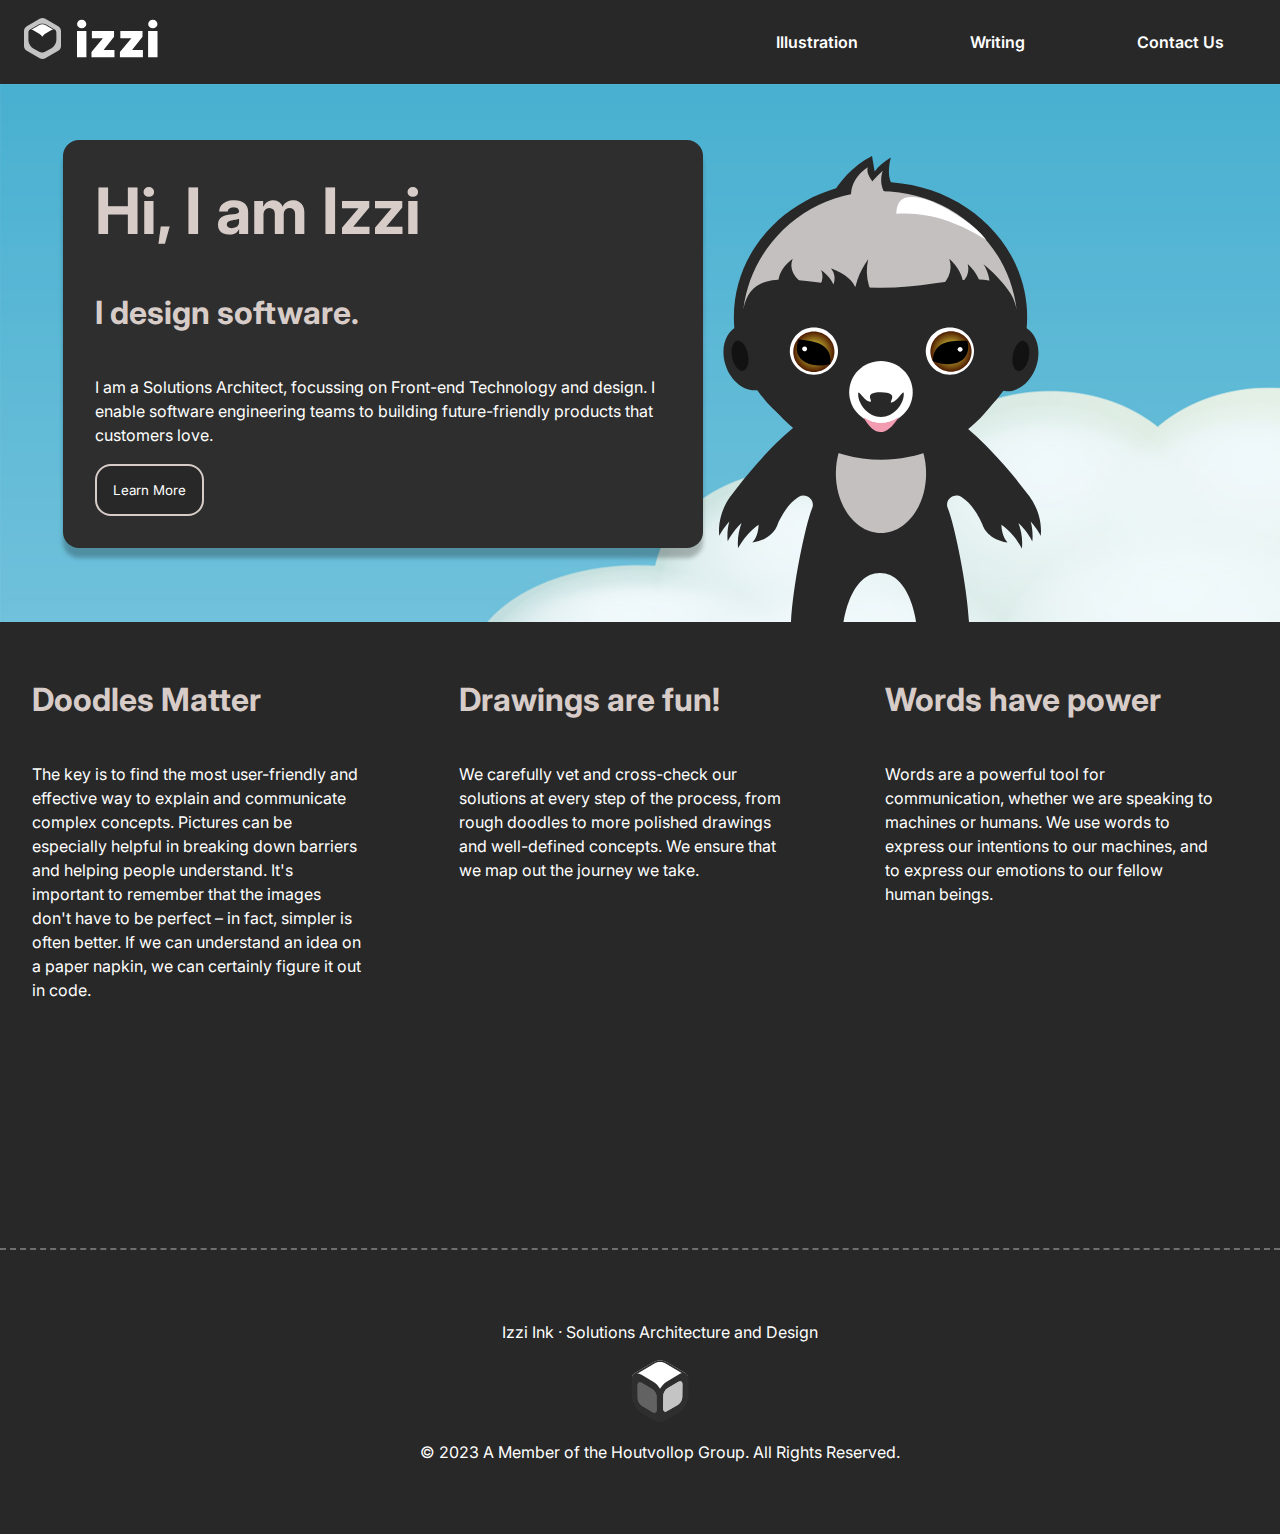
==== index.html @ 0e33d3f6 "Updated Footer and placeholder copy added." ====
<!DOCTYPE html>
<html>

<head>
    <meta charset="utf-8">
    <meta http-equiv="X-UA-Compatible" content="IE=edge">
    <title></title>
    <meta name="description" content="">
    <meta name="viewport" content="width=device-width, initial-scale=1">
    <link rel="stylesheet" href="css/style.css">
    <link href="https://cdnjs.cloudflare.com/ajax/libs/font-awesome/5.15.4/css/all.min.css" rel="stylesheet" />
</head>

<body>
    <!-- main container -->
    <div class="container">
        <header class="header">
            <nav class="navbar">
                <a href="#" class="nav-logo"><img src="./img/default-logo-white.svg"
                        alt="Logo for the Izzi Ink Brand"></a>
                <ul class="nav-menu">
                    <li class="nav-item">
                        <a href="#" class="nav-link">Illustration</a>
                    </li>
                    <li class="nav-item">
                        <a href="#" class="nav-link">Writing</a>
                    </li>
                    <li class="nav-item">
                        <a href="#" class="nav-link">Contact Us</a>
                    </li>
                </ul>
                <!-- icon burger bar -->
                <div class="hamburger">
                    <span class="bar"></span>
                    <span class="bar"></span>
                    <span class="bar"></span>
                </div>
            </nav>
        </header>


        <div class="hero">
            <div class="main-story">
                <!-- main story must get padding etc. -->
                <!-- main story card goes here -->
                <h1>Hi, I am Izzi</h1>
                <h2>I design software.</h2> 
                <p>
                I am a Solutions Architect, focussing on Front-end Technology and design.
                I enable software engineering teams to building future-friendly products
                that customers love.
                </p>
                <button class="btn">Learn More</button>
            </div>
            <div class="character">
                <!-- character drawing goes here -->
                <img src="img/diepte.svg" alt="Izmargad The Badger">
            </div>
        </div>
        <!-- this should be handled as a flex container so it collapses vertically at small screen res -->
        <div class="articles">
            <div class="doodles">
                <h2>Doodles Matter</h2>
                <p>
                    The key is to find the most user-friendly and effective way to explain and communicate complex concepts. Pictures can be especially helpful in breaking down barriers and helping people understand. It's important to remember that the images don't have to be perfect – in fact, simpler is often better. If we can understand an idea on a paper napkin, we can certainly figure it out in code.</p>
            </div>
            <div class="drawings">
                <h2>Drawings are fun!</h2>
                <p>We carefully vet and cross-check our solutions at every step of the process, from rough doodles to more polished drawings and well-defined concepts. We ensure that we map out the journey we take.</p>
            </div>
            <div class="books">
                <h2>Words have power</h2>
                <p>Words are a powerful tool for communication, whether we are speaking to machines or humans. We use words to express our intentions to our machines, and to express our emotions to our fellow human beings.</p>
            </div>
            
            <!-- another content row -->
           

        </div>
        <!-- footer -->
        <div class="container-footer">
            <footer>
                <ul>
                    <li>
                        Izzi Ink &middot; Solutions Architecture and Design
                    </li>
                    <li>
                        <img src="./img/footer-logo.svg" alt="Izzi Ink Logo">
                    </li>
                    <li>
                        &#169 2023 A Member of the Houtvollop Group. All Rights Reserved.
                    </li>
                </ul>
            </footer>
        </div>
    </div>


<script src="js/main.js" async defer></script>
</body>

</html>
---- css/style.css ----
/* Variables declared here - these are the colors for our pages, as well as the font stacks and sizes. */
/* Basic Aesthetic Styling */
/* Main CSS for Izzi Ink */
@import url('https://fonts.googleapis.com/css2?family=Inter:wght@100;200;300;400;500;600;700;800;900&display=swap');

* {
    box-sizing: border-box;
    transition: all ease-in-out 250ms;
}

body {
    background-color: #282828;
    border: magenta 0px solid;
    margin: 0;
    font-family: 'Inter', sans-serif;
    text-align: center;
    background-color: #F2E9C2;
}

li {
    list-style: none;
    
}

a {
    text-decoration: none;
}

h1 {
    /* hero xl */
    text-align: start;
    font-family: Inter;
    font-style: normal;
    font-weight: bold;
    font-size: 4rem;
    line-height: 1.5rem;
    /* identical to box height, or 81% */
    color: #D7CCC8;
    padding-left: 0rem;

}

h2 {
    /* hero xl */
    /* h2 / xl */

    text-align: left;
    font-family: Inter;
    font-style: normal;
    font-weight: bold;
    font-size: 2rem;
    /* line-height: 2rem; */
    color: #D7CCC8;
    padding: 0 2rem 0 0rem;
    /* identical to box height, or 112% */

}

h3 {
    /* hero xl */
    /* h2 / xl */

    font-family: Inter;
    font-style: normal;
    font-weight: bold;
    font-size: 1rem;
    line-height: 1rem;
    /* identical to box height, or 112% */

}

p {

    display: inline-block;
    text-align: left;
    font-family: Inter;
    font-style: normal;
    font-weight: normal;
    font-size: 1rem;
    line-height: 1.5rem;
    color: #FFFFFF;
    padding: 0 2rem 0 0rem;
    
}

.btn {
   
    display: inline-block;
    align-self: start;
    border: #D7CCC8 2px solid;
    background-color: #282828;
    color: rgb(255, 255, 255);
    padding: 1rem 1rem 1rem 1rem;
    border-radius: 1rem;
    text-decoration: none; 
    font-family: var(--mono);
}

.btn:hover {
    color: rgb(33, 33, 33);
    background-color: #D7CCC8;
}

/* Nav Elements for footer */

.container {
    border: magenta 0px solid;
    display: grid;
    grid-template-columns: 1fr 1fr 1fr;
    grid-template-rows: 0.2fr 1.5fr 1.3fr;
    gap: 0px 0px;
    grid-template-areas:
        "header header header"
        "hero hero hero"
        "articles articles articles"
        "footer footer footer";
}

.header {
    border: magenta 0px dashed;
    grid-area: header;
    box-shadow: 0px 0.525rem 0.25rem rgba(0, 0, 0, 0.25);
}

.navbar {
    border: rgb(255, 217, 0) 0px dashed;
    display: flex;
    justify-content: space-between;
    align-items: center;
    background-color: #282828;
    padding: 1rem 1.5rem;
   
}

.hamburger {
    display: none;
}

.bar {
    border: magenta 0px solid;
    display: block;
    width: 25px;
    height: 3px;
    margin: 5px auto;
    -webkit-transition: all 0.3s ease-in-out;
    transition: all 0.3s ease-in-out;
    background-color: #ffffff;
}

.nav-menu {
    border: magenta 0px solid;
    display: flex;
    justify-content: space-between;
    align-items: center;
}

.nav-item {
    border: magenta 0px solid;
    margin-left: 5rem;
}

.nav-link {
    border: magenta 0px solid;
    font-weight: 600;
    font-size: 1rem;
    /* font-size: 1.6rem;
    font-weight: 400; */
    color: #ffffff;
    padding-right: 2rem;
}

.nav-link:hover {
    border: magenta 0px solid;
    color: #F2E9C2;
}

.nav-logo {
    border: magenta 0px solid;
    font-size: 2.1rem;
    font-weight: 500;
    color: #ffffff;
}

.hero {
    background-color: #FFFFFF;
    background-image: url(../img/bg.jpg);
    border: magenta 0px solid;
    display: grid;
    grid-template-columns: 0.2fr 1.3fr 1.5fr;
    grid-template-rows: 0.4fr 2.1fr 0.5fr;
    gap: 0px 0px 0px;
    grid-template-areas:
        ". . ."
        ". main-story character"
        ". . character";
    grid-area: hero;
    padding: 0rem;
   
}

.main-story  {
    grid-area: main-story;
    display: flex;
    flex-direction: column;
    justify-content: space-evenly;
    width: 40rem;
    background-color: #2e2e2e;
    padding: 1rem 1rem 2rem 2rem;
    margin: -1rem;
    border-color: #ffffff;
    border-style: solid;
    border-radius: 1rem;
    box-shadow: 0px 10px 4px rgba(0, 0, 0, 0.25);
    border: magenta 0px solid;
    gap: 0px 0px 0px;
   

}

.character {
    border: magenta 0px solid;
    grid-area: character;
    display: inline-flex;
    justify-content: flex-start;
    /* align-items: flex-start; */
    align-self: end;
    padding: 0rem 0rem 0rem 2rem;
    gap: 0px 0px 30px;
    grid-row: 2 / span 2;

}

/* at smaller screens this must perhaps be flex */
.articles {
    border: magenta 0px solid;
    display: grid;
    grid-template-columns: 1fr 1fr 1fr;
    grid-template-rows: 1fr 1fr 1fr 1fr;
    gap: 0px 0px;
    grid-template-areas:
        "doodles drawings books"
        "doodles drawings books"
        "doodles drawings books"
        "doodles drawings books"
        "footer footer footer";
    grid-area: articles;
    background-color: #282828;
}

.doodles {
    border: magenta 0px solid;
    border-radius: 0 0 1.5rem 0;
    background-color: #282828;
    grid-area: doodles;
    display: flex;
    flex-direction: column;
    padding: 2rem;
}

.drawings {
    border: magenta 0px solid;
    background-color: #282828;
    grid-area: drawings;
    display: flex;
    flex-direction: column;
    padding: 2rem;
}

.books {
    border: magenta 0px solid;
    background-color: #282828;
    grid-area: books;
    display: flex;
    flex-direction: column;
    padding: 2rem;
}
.container-footer {
   

    grid-area: footer;
    border-top: #6f6f6f .125rem dashed;
   
    background-color: #282828;
    color: #ffffff;
    font-size: 1rem;
    margin-top: 10rem;
    padding: 3rem;
    text-align: center;

}
.container-footer li {
    padding: .5rem;
}

/* start with media queries */
/* media queries for menu responsiveness */

@media only screen and (max-width: 768px) {
    .nav-menu {
        position: fixed;
        left: -100%;
        top: 4rem;
        flex-direction: column;
        background-color: #2e2e2e;
        width: 100%;
        border-radius: 0px;
        text-align: center;
        transition: 0.3s;
        box-shadow: 0px 0.5rem 4px rgba(0, 0, 0, 0.25);
    }

    .nav-menu.active {
        left: 0;
    }

    .nav-item {
        margin: 2.5rem 0;
    }

    .hamburger {
        display: block;
        cursor: pointer;
    }

    /* inside the Media Query. */

    .hamburger.active .bar:nth-child(2) {
        opacity: 0;
    }

    .hamburger.active .bar:nth-child(1) {
        transform: translateY(8px) rotate(45deg);
    }

    .hamburger.active .bar:nth-child(3) {
        transform: translateY(-8px) rotate(-45deg);
    }

    .hero {
        grid-area: hero;
        background-image: none;
    }

    .container {
        display: grid;
        grid-template-columns: 1fr 1fr 1fr;
        grid-template-rows: 2fr;
        gap: 0px 0px;
        grid-template-areas:
            "header header header"
            "articles articles articles"
            "hero hero hero"
            "footer footer footer";
    }
}

/* 1. mobile devices */
@media screen and (min-width : 320px) and (max-width : 480px) {
    body {
        background-color: #282828;

    }

    .container {
        display: grid;
        grid-template-columns: 1fr 1fr 1fr;
        grid-template-rows: 2fr;
        gap: 0px 0px;
        grid-template-areas:
            "header header header"
            "articles articles articles"
            "hero hero hero"
            "footer footer footer";

    }

    .articles {
        border: magenta 0px solid;
        display: flex;
        flex-direction: column;
        grid-area: articles;
        background-color: #282828;
    }
 .main-story {
     
        grid-area: main-story;
        width: 40rem;
        background-color: #2e2e2e;
        padding: 0.5rem 2rem 2rem 0.5rem;
        margin: -1rem;
        border-color: #ffffff;
        border-style: solid;
        border-radius: 1rem;
        box-shadow: 0px 10px 4px rgba(0, 0, 0, 0.25);
        

    }
    .hero {
        grid-area: hero;
        background-image: none;
        display:none;
        
    }
}
/* 2. tablet devices */
@media screen and (min-width : 481px) and (max-width : 768px) {
    body {
        background-color: #282828;

    }

    .container {
        display: grid;
        grid-template-columns: 1fr 1fr 1fr;
        grid-template-rows: 2fr;
        gap: 0px 0px;
        grid-template-areas:
            "header header header"
            "articles articles articles"
            "hero hero hero"
            "footer footer footer";

    }

    .articles {
        display: flex;
        flex-direction: column;

        grid-area: articles;
        background-color: #282828;
    }
    .main-story {
        grid-area: main-story;
        width: 20rem;
        background-color: #2e2e2e;
        padding: 0.5rem 2rem 2rem 0.5rem;
        margin: -1rem;
        border-color: #ffffff;
        border-style: solid;
        border-radius: 1rem;
        box-shadow: 0px 10px 4px rgba(0, 0, 0, 0.25);

    }
    
    .hero {
        grid-area: hero;
        background-image: none;
        display: none;
    }

}

/* 3. small screens and laptops */
@media screen and (min-width : 768px) and (max-width : 1024px) {
    body {
        background-color: #282828;
    }

    .container {
        display: grid;
        grid-template-columns: 1fr 1fr 1fr;
        grid-template-rows: 2fr;
        gap: 0px 0px;
        grid-template-areas:
            "header header header"
            "articles articles articles"
            "hero hero hero"
            "footer footer footer";

    }

    .articles {
        display: flex;
        flex-direction: column;

        grid-area: articles;
        background-color: #282828;
    }
    .hero {
        grid-area: hero;
        background-image: none;
        display: none;
    }
}

/* 4. large screens and desktops */
@media screen and (min-width : 1024px) {
    body {
      
        
        background-color: #282828;
        
        
}

/* 5. extra large screens and televisions */
@media screen and (min-width : 1284px) {
    body {
        background-color: #282828;
        
    }
}}
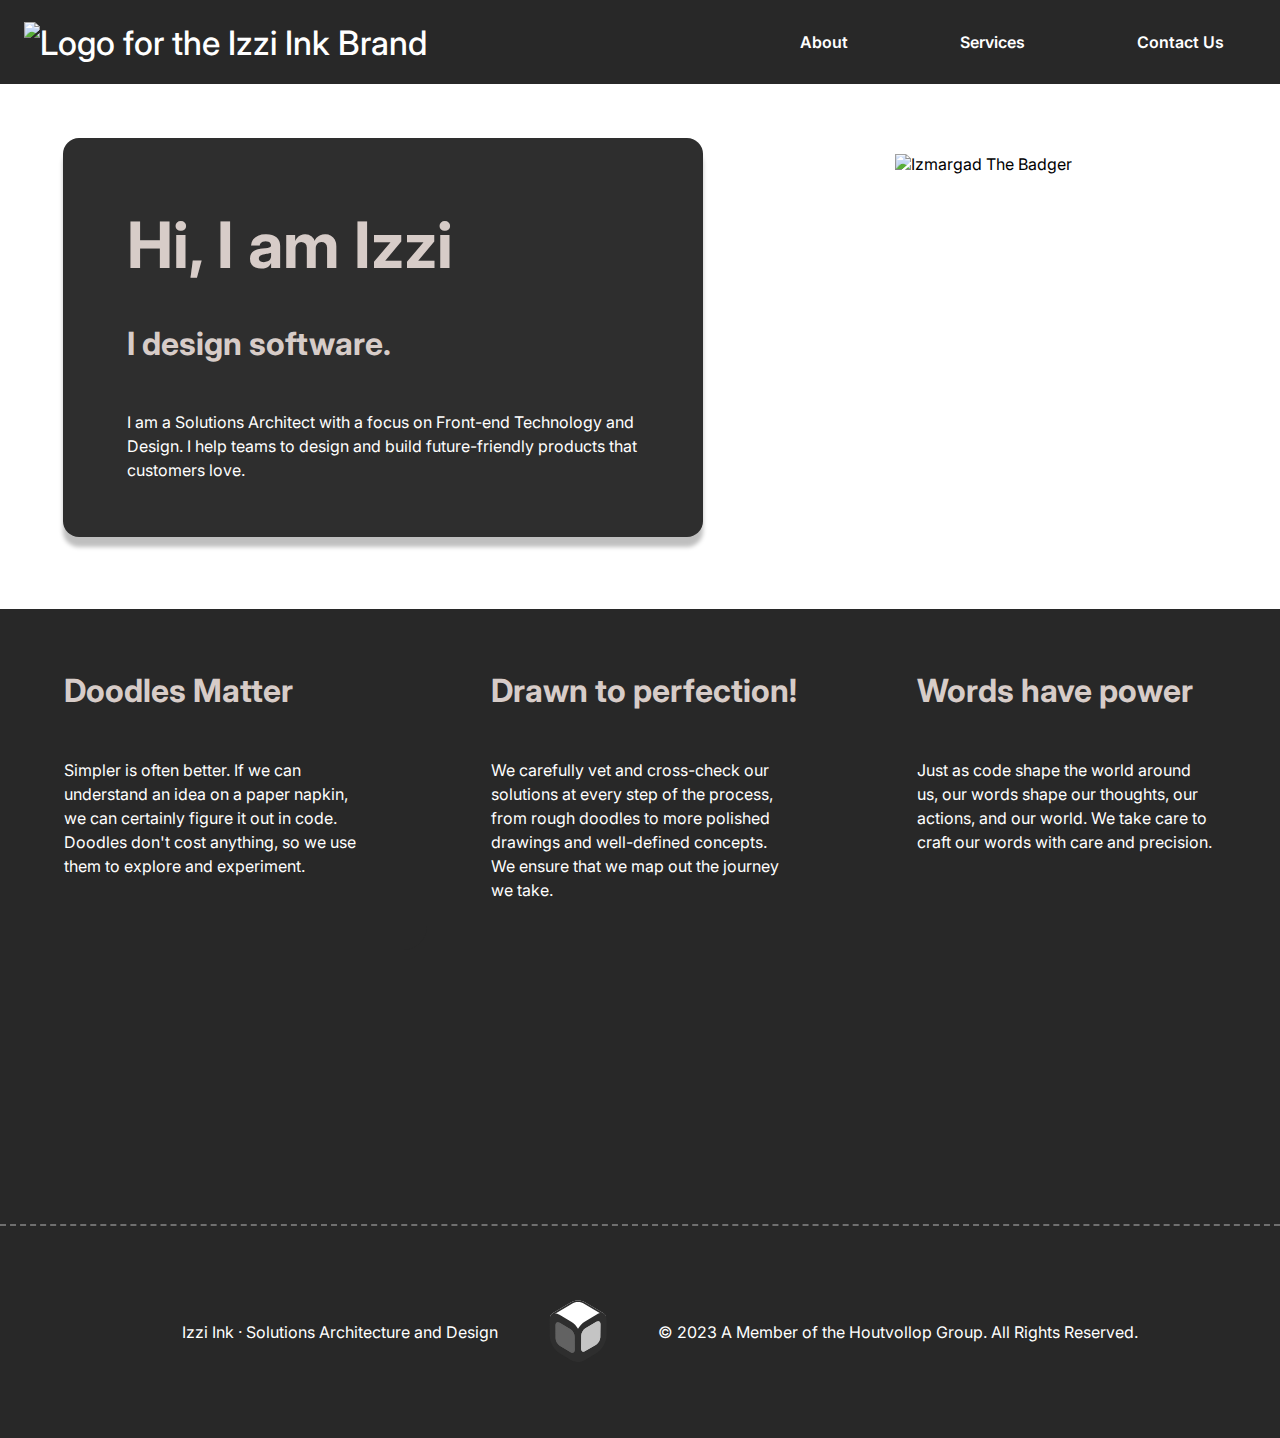
==== commit 5f8eab43: "Updated CSS with proper breakpoints and layout" ====
--- a/index.html
+++ b/index.html
@@ -1,14 +1,14 @@
 <!DOCTYPE html>
-<html>
+<html lang="en">
+<head>
+    <meta charset="UTF-8">
+    <meta http-equiv="X-UA-Compatible" content="IE=edge">
+    <meta name="viewport" content="width=device-width, initial-scale=1.0">
+    <link rel="stylesheet" href="./css/main.css">
+    <link rel="preconnect" href="https://fonts.googleapis.com"><link rel="preconnect" href="https://fonts.gstatic.com" crossorigin><link href="https://fonts.googleapis.com/css2?family=Inter:wght@100;200;300;400;500;600;700;800;900&display=swap" rel="stylesheet">
 
-<head>
-    <meta charset="utf-8">
-    <meta http-equiv="X-UA-Compatible" content="IE=edge">
-    <title></title>
-    <meta name="description" content="">
-    <meta name="viewport" content="width=device-width, initial-scale=1">
-    <link rel="stylesheet" href="css/style.css">
-    <link href="https://cdnjs.cloudflare.com/ajax/libs/font-awesome/5.15.4/css/all.min.css" rel="stylesheet" />
+
+    <title>Emerald Ink</title>
 </head>
 
 <body>
@@ -16,14 +16,14 @@
     <div class="container">
         <header class="header">
             <nav class="navbar">
-                <a href="#" class="nav-logo"><img src="./img/default-logo-white.svg"
+                <a href="#" class="nav-logo"><img src="./img/logo.svg"
                         alt="Logo for the Izzi Ink Brand"></a>
                 <ul class="nav-menu">
                     <li class="nav-item">
-                        <a href="#" class="nav-link">Illustration</a>
+                        <a href="#" class="nav-link">About</a>
                     </li>
                     <li class="nav-item">
-                        <a href="#" class="nav-link">Writing</a>
+                        <a href="#" class="nav-link">Services</a>
                     </li>
                     <li class="nav-item">
                         <a href="#" class="nav-link">Contact Us</a>
@@ -46,15 +46,13 @@
                 <h1>Hi, I am Izzi</h1>
                 <h2>I design software.</h2> 
                 <p>
-                I am a Solutions Architect, focussing on Front-end Technology and design.
-                I enable software engineering teams to building future-friendly products
-                that customers love.
+                I am a Solutions Architect with a focus on Front-end Technology and Design.
+                I help teams to design and build future-friendly products that customers love.
                 </p>
-                <button class="btn">Learn More</button>
             </div>
             <div class="character">
                 <!-- character drawing goes here -->
-                <img src="img/diepte.svg" alt="Izmargad The Badger">
+                <img src="img/hero-character_default.svg" alt="Izmargad The Badger">
             </div>
         </div>
         <!-- this should be handled as a flex container so it collapses vertically at small screen res -->
@@ -62,15 +60,21 @@
             <div class="doodles">
                 <h2>Doodles Matter</h2>
                 <p>
-                    The key is to find the most user-friendly and effective way to explain and communicate complex concepts. Pictures can be especially helpful in breaking down barriers and helping people understand. It's important to remember that the images don't have to be perfect – in fact, simpler is often better. If we can understand an idea on a paper napkin, we can certainly figure it out in code.</p>
+                    Simpler is often better. If we can understand an idea on a paper napkin, we can certainly figure it out in code.
+                    Doodles don't cost anything, so we use them to explore and experiment.
+                </p>
             </div>
             <div class="drawings">
-                <h2>Drawings are fun!</h2>
-                <p>We carefully vet and cross-check our solutions at every step of the process, from rough doodles to more polished drawings and well-defined concepts. We ensure that we map out the journey we take.</p>
+                <h2>Drawn to perfection!</h2>
+                <p>
+                    We carefully vet and cross-check our solutions at every step of the process, from rough doodles to more polished drawings and well-defined concepts. We ensure that we map out the journey we take.
+                </p>
             </div>
             <div class="books">
                 <h2>Words have power</h2>
-                <p>Words are a powerful tool for communication, whether we are speaking to machines or humans. We use words to express our intentions to our machines, and to express our emotions to our fellow human beings.</p>
+                <p>
+                    Just as code shape the world around us, our words shape our thoughts, our actions, and our world. We take care to craft our words with care and precision.
+                </p>
             </div>
             
             <!-- another content row -->
@@ -93,6 +97,7 @@
                 </ul>
             </footer>
         </div>
+       
     </div>
 
 
--- a/css/main.css
+++ b/css/main.css
@@ -0,0 +1,631 @@
+/* Basic Aesthetic Styling */
+:root {
+    --badger: #282828;
+    --crown:#c0c0c0;
+    --ranger: #635d58;
+    --honey: #fec224;
+    --pleasure: #e96176;
+    --passion: #f35f75;
+    --gem:#562cc2;
+    --indigo:#3d50b5;
+    -dusk: #5C6BC0;
+    --sky:#47A8CA;
+    --darkrain: #2D6072;
+    --rain: #317B9A;
+    --sand: #D7CCC8;
+    --kalahari: #DAA994;
+    --skinwalker:#f2bba4;
+   --freshdune:#F3D2B5;
+    --namib:#b44512;
+    --white: #f7f8fa;
+    --black: #000000;
+    --font-size: 1.3rem;
+    --sans: "Inter", sans-serif;
+   
+}
+
+/* Basic Aesthetic Styling */
+/* Main CSS for Izzi Ink */
+@import url('https://fonts.googleapis.com/css2?family=Inter:wght@100;200;300;400;500;600;700;800;900&display=swap');
+
+* {
+    box-sizing: border-box;
+    transition: all ease-in-out 250ms;
+}
+
+body {
+    background-color: #282828;
+    border: magenta 0px solid;
+    margin: 0;
+    font-family: 'Inter', sans-serif;
+    text-align: center;
+    background-color: #F2E9C2;
+}
+
+li {
+    list-style: none;
+}
+
+a {
+    text-decoration: none;
+}
+
+h1 {
+    /* hero xl */
+    text-align: start;
+    font-family: Inter;
+    font-style: normal;
+    font-weight: bold;
+    font-size: 4rem;
+    line-height: 4rem;
+    /* identical to box height, or 81% */
+    color: #D7CCC8;
+    padding-left: 2rem;
+
+}
+
+h2 {
+    /* hero xl */
+    /* h2 / xl */
+
+    text-align: left;
+    font-family: Inter;
+    font-style: normal;
+    font-weight: bold;
+    font-size: 2rem;
+    line-height: 3rem;
+    color: #D7CCC8;
+
+    padding-left: 2rem;
+
+    /* identical to box height, or 112% */
+
+
+
+}
+
+h3 {
+    /* hero xl */
+    /* h2 / xl */
+
+    font-family: Inter;
+    font-style: normal;
+    font-weight: bold;
+    font-size: 1rem;
+    line-height: 1rem;
+    /* identical to box height, or 112% */
+}
+
+p {
+
+    display: inline-block;
+    text-align: left;
+    font-family: Inter;
+    font-style: normal;
+    font-weight: normal;
+    font-size: 1rem;
+    line-height: 1.5rem;
+    color: #FFFFFF;
+    padding-left: 2rem;
+    padding-right: 2rem;
+}
+
+.container {
+    border: magenta 0px solid;
+    display: grid;
+    grid-template-columns: 1fr 1fr 1fr;
+    grid-template-rows: 0.2fr 1.5fr 1.3fr;
+    gap: 0px 0px;
+    grid-template-areas:
+        "header header header"
+        "hero hero hero"
+        "articles articles articles"
+        "footer footer footer";
+}
+
+.header {
+    border: magenta 0px dashed;
+    grid-area: header;
+    box-shadow: 0px 0.525rem 0.25rem rgba(0, 0, 0, 0.25);
+}
+
+.navbar {
+    border: rgb(255, 217, 0) 0px dashed;
+    display: flex;
+    justify-content: space-between;
+    align-items: center;
+    background-color: #282828;
+    padding: 1rem 1.5rem;
+   
+
+}
+
+.hamburger {
+    display: none;
+}
+
+.bar {
+    border: magenta 0px solid;
+    display: block;
+    width: 25px;
+    height: 3px;
+    margin: 5px auto;
+    -webkit-transition: all 0.3s ease-in-out;
+    transition: all 0.3s ease-in-out;
+    background-color: #ffffff;
+}
+
+.nav-menu {
+    border: magenta 0px solid;
+    display: flex;
+    justify-content: space-between;
+    align-items: center;
+}
+
+.nav-item {
+    border: magenta 0px solid;
+    margin-left: 5rem;
+}
+
+.nav-link {
+    border: magenta 0px solid;
+    font-weight: 600;
+    font-size: 1rem;
+    /* font-size: 1.6rem;
+    font-weight: 400; */
+    color: #ffffff;
+    padding-right: 2rem;
+}
+
+.nav-link:hover {
+    border: magenta 0px solid;
+    color: #F2E9C2;
+}
+
+.nav-logo {
+    border: magenta 0px solid;
+    font-size: 2.1rem;
+    font-weight: 500;
+    color: #ffffff;
+}
+
+
+
+.hero {
+    background-color: #FFFFFF;
+    border: magenta 0px solid;
+    display: grid;
+    grid-template-columns: 0.2fr 1.3fr 1.5fr;
+    grid-template-rows: 0.4fr 2.1fr 0.5fr;
+    gap: 0px 0px;
+    grid-template-areas:
+        ". . ."
+        ". main-story character"
+        ". . character";
+    grid-area: hero;
+    padding: 0rem;
+}
+
+.main-story  {
+    grid-area: main-story;
+    justify-content: space-between;
+    width: 40rem;
+    background-color: #2e2e2e;
+    padding: 2rem 2rem 2rem 2rem;
+    margin: -1rem;
+    border-color: #ffffff;
+    border-style: solid;
+    border-radius: 1rem;
+    box-shadow: 0px 10px 4px rgba(0, 0, 0, 0.25);
+    border: magenta 0px solid;
+   
+
+}
+
+.character {
+    border: magenta 0px solid;
+    grid-area: character;
+    /* align-self: flex-end; */
+
+}
+
+/* at smaller screens this must perhaps be flex */
+.articles {
+    border: magenta 0px solid;
+    display: grid;
+    grid-template-columns: 1fr 1fr 1fr;
+    grid-template-rows: 1fr 1fr 1fr 1fr;
+    gap: 0px 0px;
+    grid-template-areas:
+        "doodles drawings books"
+        "doodles drawings books"
+        "doodles drawings books"
+        "footer footer footer";
+    grid-area: articles;
+    background-color: #282828;
+}
+
+.doodles {
+    border: magenta 0px solid;
+    border-radius: 0 0 1.5rem 0;
+    background-color: #282828;
+    grid-area: doodles;
+    display: flex;
+    flex-direction: column;
+    padding: 2rem;
+}
+
+.drawings {
+    border: magenta 4x solid;
+    background-color: #282828;
+    grid-area: drawings;
+    display: flex;
+    flex-direction: column;
+    padding: 2rem;
+}
+
+.books {
+    border: magenta 4x solid;
+    background-color: #282828;
+    grid-area: books;
+    display: flex;
+    flex-direction: column;
+    padding: 2rem;
+}
+.container-footer {
+   
+    grid-area: footer;
+    border-top: #6f6f6f .125rem dashed;
+    background-color: #282828;
+    color: #ffffff;
+    font-size: 1rem;
+    margin-top: 10rem;
+    padding: 3rem;
+    text-align: center;
+
+}
+
+.container-footer a {
+    border: pink 2px solid;
+    color: #ffffff;
+    text-decoration: none;
+}
+
+.container-footer a:hover {
+    color: #F2E9C2;
+}
+
+.container-footer ul {
+    list-style: none;
+    display: flex;
+    flex-wrap: wrap;
+    justify-content: center;
+    align-items: center;
+    
+}
+.container-footer ul li {
+    margin: 0 1rem;
+    padding: .5rem;
+}
+
+
+/* start with media queries */
+
+/* media queries for menu responsiveness */
+
+@media only screen and (max-width: 768px) {
+    .nav-menu {
+        position: fixed;
+        left: -100%;
+        top: 4rem;
+        flex-direction: column;
+        background-color: #2e2e2e;
+        width: 100%;
+        border-radius: 0px;
+        text-align: center;
+        transition: 0.3s;
+        box-shadow: 0px 0.5rem 4px rgba(0, 0, 0, 0.25);
+    }
+
+    .nav-menu.active {
+        left: 0;
+    }
+
+    .nav-item {
+        margin: 2.5rem 0;
+    }
+
+    .hamburger {
+        display: block;
+        cursor: pointer;
+    }
+
+    /* inside the Media Query. */
+
+    .hamburger.active .bar:nth-child(2) {
+        opacity: 0;
+    }
+
+    .hamburger.active .bar:nth-child(1) {
+        transform: translateY(8px) rotate(45deg);
+    }
+
+    .hamburger.active .bar:nth-child(3) {
+        transform: translateY(-8px) rotate(-45deg);
+    }
+
+    .hero {
+        grid-area: hero;
+        background-color: #562cc2;
+        display: flex;
+        flex-direction: column;
+        background-image: none;
+    }
+
+    .container {
+        display: grid;
+        grid-template-columns: 1fr 1fr 1fr;
+        grid-template-rows: 2fr;
+        gap: 0px 0px;
+        grid-template-areas:
+            "header header header"
+            "hero hero hero"
+            "articles articles articles"
+            "footer footer footer";
+
+    }
+}
+
+/* 1. mobile devices */
+@media screen and (min-width : 320px) and (max-width : 480px) {
+    body {
+        background-color: #282828;
+
+    }
+
+    .container {
+        display: grid;
+        grid-template-columns: 1fr 1fr 1fr;
+        grid-template-rows: 2fr;
+        gap: 0px 0px;
+        grid-template-areas:
+            "header header header"
+            "hero hero hero"
+            "articles articles articles"
+            "footer footer footer";
+
+    }
+
+    .articles {
+        display: flex;
+        flex-direction: column;
+        grid-area: articles;
+        background-color: #282828;
+    }
+    .main-story {
+        display: flex;
+        flex-direction: column;
+        justify-content: center;
+        grid-area: main-story;
+        width: 100%;
+        background-color: #2e2e2e;
+        padding: 0 2rem 2rem 0.5rem;
+        margin: 0rem;
+        border-color: #ffffff;
+        border-style: solid;
+        border-radius: 0rem;
+        
+    }
+    
+.main-story h1 {
+        font-size: 3rem;
+        color: #ffffff;
+        margin: 0;
+        padding: 0.5rem;
+        text-align: left;
+    }
+
+    .main-story h2 {
+        font-size: 2rem;
+        color: #ffffff;
+        margin: 0;
+        padding: 0.5rem;
+        text-align: left;
+    }
+    .main-story p {
+        font-size: 1rem;
+        color: #ffffff;
+        margin: 0;
+        padding: 0.5rem;
+        text-align: left;
+    }
+
+    .hero {
+        grid-area: hero;
+        background-color: var(--sky);
+        background-image: none;
+        display: flex;
+        flex-direction: column;
+        flex-wrap: wrap;
+    }
+}
+/* 2. tablet devices */
+@media screen and (min-width : 481px) and (max-width : 768px) {
+    body {
+        background-color: #282828;
+
+    }
+
+    .container {
+        display: grid;
+        grid-template-columns: 1fr 1fr 1fr;
+        grid-template-rows: 2fr;
+        gap: 0px 0px;
+        grid-template-areas:
+            "header header header"
+            "hero hero hero"
+            "articles articles articles"
+            "footer footer footer";
+
+    }
+
+    .articles {
+        display: flex;
+        flex-direction: column;
+
+        grid-area: articles;
+        background-color: #282828;
+    }
+    .main-story {
+        display: flex;
+        flex-direction: column;
+        justify-content: space-evenly;
+        /* align-items: center; */
+        grid-area: main-story;
+        width: 100%;
+        background-color: var(--badger);
+        padding: 0 2rem 2rem 0.5rem;
+        margin: 0rem;
+        border-color: #ffffff;
+        border-style: solid;
+        border-radius: 0rem;
+        box-shadow: 0px 10px 4px rgba(0, 0, 0, 0.25);
+    }
+    
+.main-story h1 {
+        font-size: 3rem;
+        color: #ffffff;
+        margin: 0;
+        padding: 0.5rem;
+        text-align: left;
+    }
+
+    .main-story h2 {
+        font-size: 2rem;
+        color: #ffffff;
+        margin: 0;
+        padding: 0.5rem;
+        text-align: left;
+    }
+    .main-story p {
+        font-size: 1rem;
+        color: #ffffff;
+        margin: 0;
+        padding: 0.5rem;
+        text-align: left;
+    }
+
+    .hero {
+        grid-area: hero;
+        border: aliceblue 0px solid;
+        background-color: var(--darkrain);
+        background-image: none;
+        display: flex;
+        flex-direction: column;
+        align-items: center;
+        justify-content: center;
+        flex-wrap: wrap;
+    }
+    .character {
+        border: magenta 0px solid;
+        grid-area: character;
+        align-content: center;
+    
+    }
+
+}
+
+/* 3. small screens and laptops */
+@media screen and (min-width : 768px) and (max-width : 1024px) {
+    body {
+        background-color: #282828;
+    }
+
+    .container {
+        display: grid;
+        grid-template-columns: 1fr 1fr 1fr;
+        grid-template-rows: 2fr;
+        gap: 0px 0px;
+        grid-template-areas:
+            "header header header"
+            "hero hero hero"
+            "articles articles articles"
+            "footer footer footer";
+
+    }
+
+    .main-story {
+        display: flex;
+        flex-direction: column;
+        justify-content: space-evenly;
+        grid-area: main-story;
+        width: 100%;
+        background-color: var(--badger);
+        padding: 0 2rem 2rem 0.5rem;
+        margin: 0rem;
+        border-color: #ffffff;
+        border-style: solid;
+       
+        box-shadow: 0px 10px 4px rgba(0, 0, 0, 0.25);
+    }
+
+    .main-story h1 {
+        font-size: 3rem;
+        
+        margin: 0;
+        padding: 0.5rem;
+        text-align: left;
+    }
+
+    .main-story h2 {
+        font-size: 2rem;
+        
+        margin: 0;
+        padding: 0.5rem;
+        text-align: left;
+    }
+    .main-story p {
+        font-size: 1rem;
+        color: #ffffff;
+        margin: 0;
+        padding: 0.5rem;
+        text-align: left;
+    }
+
+    .articles {
+        display: flex;
+        flex-direction: column;
+
+        grid-area: articles;
+        background-color: #282828;
+    }
+    /* .hero {
+       
+        grid-area: hero;
+        background-color: var(--namib);
+        align-content: center;
+        right: 567px;
+        background-image: none;
+        display: flex;
+        flex-wrap: wrap;
+        align-items: center;
+    } */
+}
+
+/* 4. large screens and desktops */
+@media screen and (min-width : 1024px) {
+    body {
+      
+        
+        background-color: #282828;
+        
+        
+}
+
+/* 5. extra large screens and televisions */
+@media screen and (min-width : 1284px) {
+    body {
+        background-color: #282828;
+        
+    }
+}}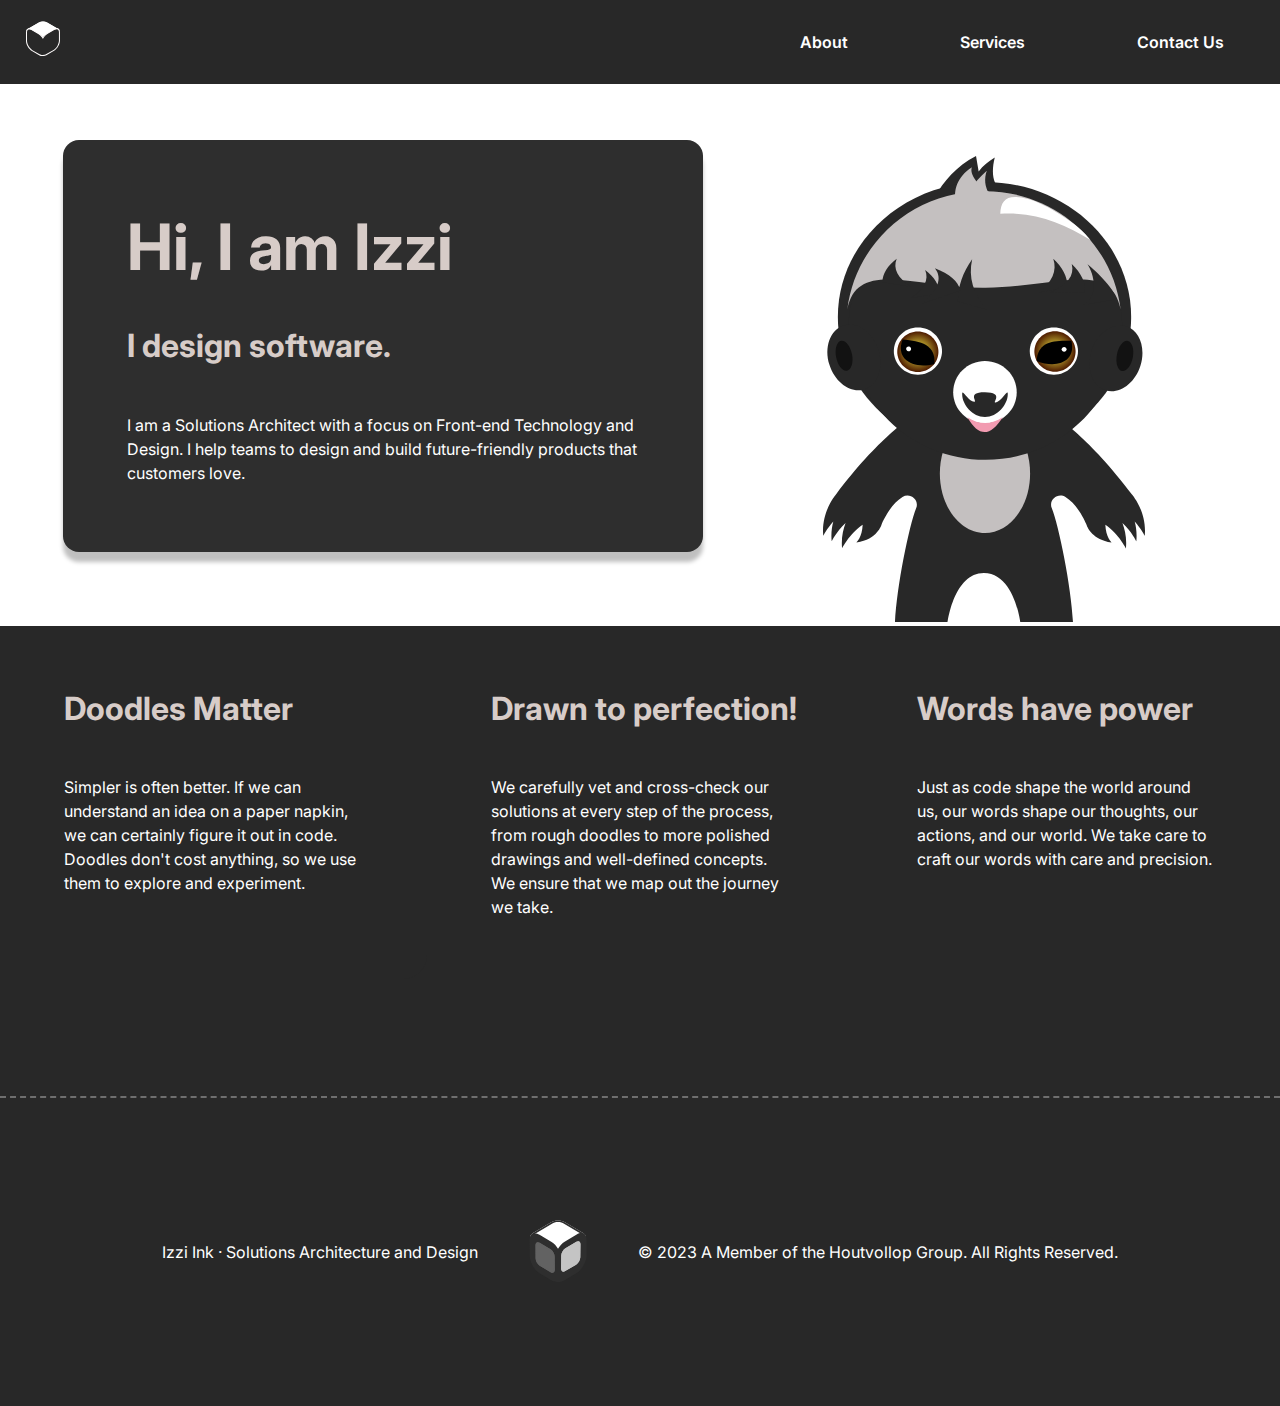
==== commit accbdb2e: "Alignment fixed for footer" ====
--- a/index.html
+++ b/index.html
@@ -8,7 +8,7 @@
     <link rel="preconnect" href="https://fonts.googleapis.com"><link rel="preconnect" href="https://fonts.gstatic.com" crossorigin><link href="https://fonts.googleapis.com/css2?family=Inter:wght@100;200;300;400;500;600;700;800;900&display=swap" rel="stylesheet">
 
 
-    <title>Emerald Ink</title>
+    <title>Izzi Ink Home of Emerald and Houtvollop Media</title>
 </head>
 
 <body>
@@ -84,7 +84,7 @@
         <!-- footer -->
         <div class="container-footer">
             <footer>
-                <ul>
+                <ul class="container-footer ul">
                     <li>
                         Izzi Ink &middot; Solutions Architecture and Design
                     </li>
@@ -94,6 +94,7 @@
                     <li>
                         &#169 2023 A Member of the Houtvollop Group. All Rights Reserved.
                     </li>
+                    
                 </ul>
             </footer>
         </div>
--- a/css/main.css
+++ b/css/main.css
@@ -274,19 +274,19 @@
 }
 .container-footer {
    
+    border: #fec224 0px solid;
     grid-area: footer;
     border-top: #6f6f6f .125rem dashed;
     background-color: #282828;
     color: #ffffff;
     font-size: 1rem;
-    margin-top: 10rem;
     padding: 3rem;
     text-align: center;
 
 }
 
 .container-footer a {
-    border: pink 2px solid;
+    border: pink 0px solid;
     color: #ffffff;
     text-decoration: none;
 }
@@ -299,11 +299,13 @@
     list-style: none;
     display: flex;
     flex-wrap: wrap;
+    border-top: 0;
     justify-content: center;
     align-items: center;
     
 }
 .container-footer ul li {
+    border: pink 0px solid;
     margin: 0 1rem;
     padding: .5rem;
 }
@@ -387,7 +389,7 @@
         display: grid;
         grid-template-columns: 1fr 1fr 1fr;
         grid-template-rows: 2fr;
-        gap: 0px 0px;
+        gap: 0px 0px 0px;
         grid-template-areas:
             "header header header"
             "hero hero hero"
@@ -599,17 +601,7 @@
         grid-area: articles;
         background-color: #282828;
     }
-    /* .hero {
-       
-        grid-area: hero;
-        background-color: var(--namib);
-        align-content: center;
-        right: 567px;
-        background-image: none;
-        display: flex;
-        flex-wrap: wrap;
-        align-items: center;
-    } */
+   
 }
 
 /* 4. large screens and desktops */
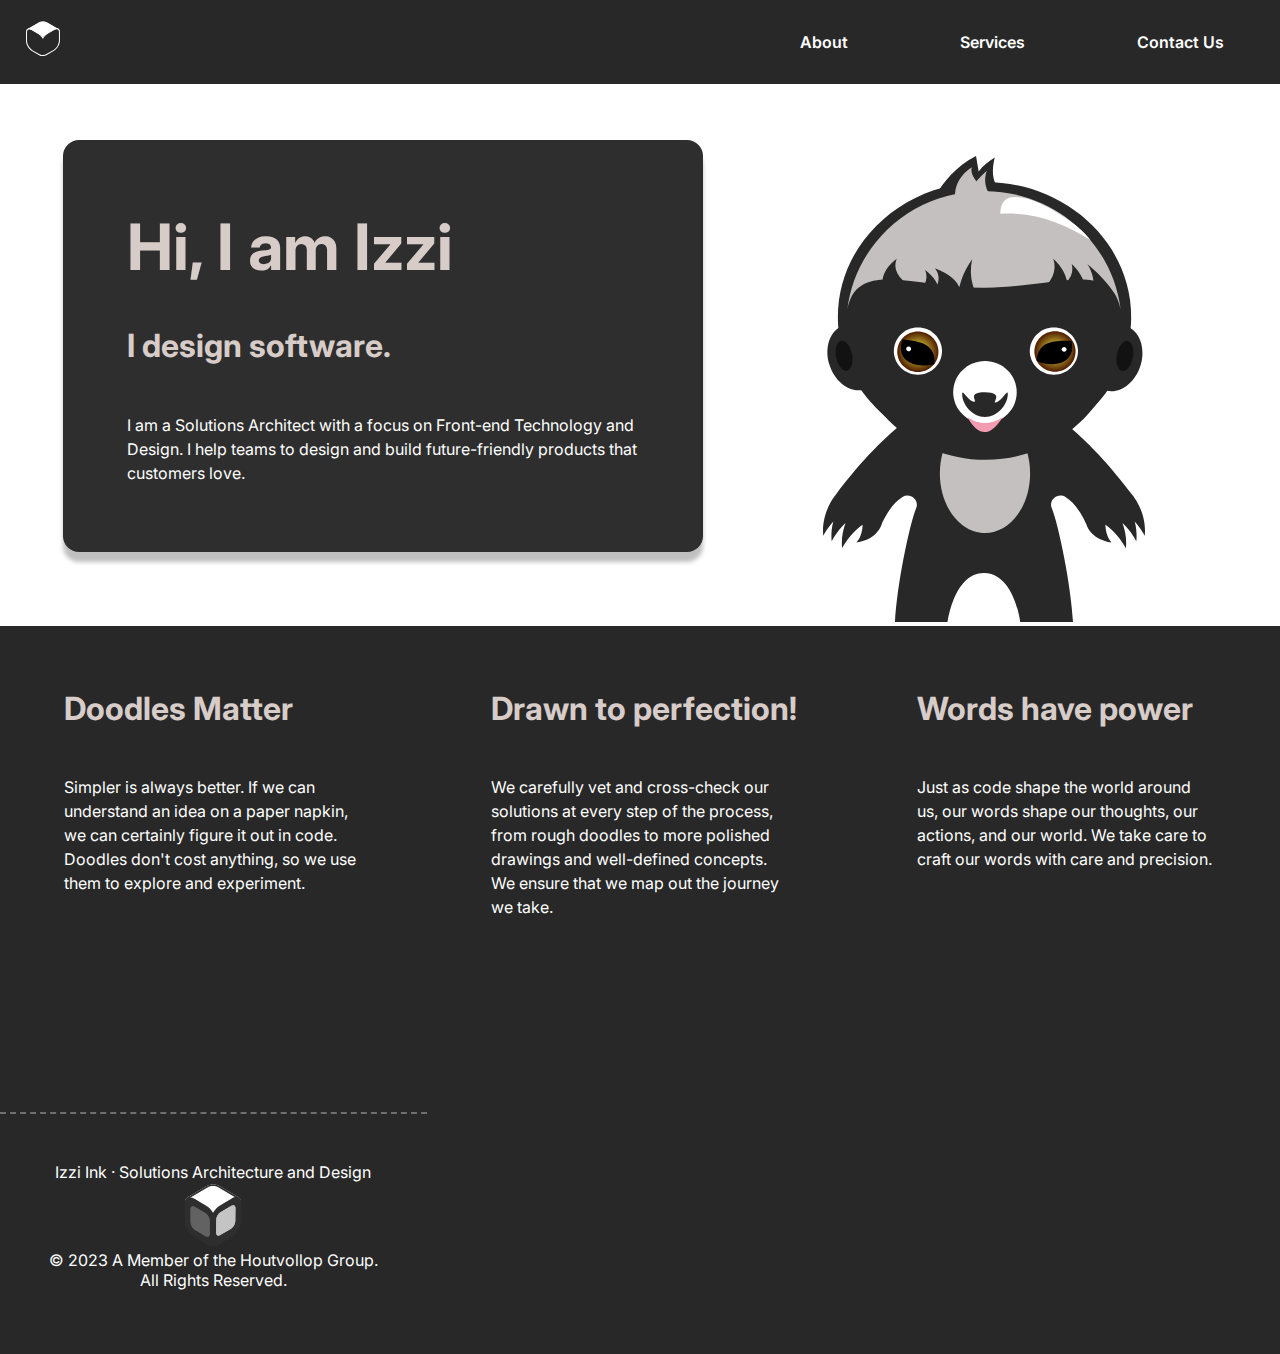
==== commit f798e674: "Refactoring and new bugs introduced too" ====
--- a/index.html
+++ b/index.html
@@ -16,17 +16,17 @@
     <div class="container">
         <header class="header">
             <nav class="navbar">
-                <a href="#" class="nav-logo"><img src="./img/logo.svg"
-                        alt="Logo for the Izzi Ink Brand"></a>
+                <a href="./index.html" class="nav-logo"><img src="./img/logo.svg"
+                        alt="Link back home and black and white hexagonal logo for the Izzi Ink Brand"></a>
                 <ul class="nav-menu">
                     <li class="nav-item">
-                        <a href="#" class="nav-link">About</a>
+                        <a href="./about/about.html" class="nav-link">About</a>
                     </li>
                     <li class="nav-item">
-                        <a href="#" class="nav-link">Services</a>
+                        <a href="./portfolio/portfolio.html" class="nav-link">Services</a>
                     </li>
                     <li class="nav-item">
-                        <a href="#" class="nav-link">Contact Us</a>
+                        <a href="./contact/contact.html" class="nav-link">Contact Us</a>
                     </li>
                 </ul>
                 <!-- icon burger bar -->
@@ -52,7 +52,7 @@
             </div>
             <div class="character">
                 <!-- character drawing goes here -->
-                <img src="img/hero-character_default.svg" alt="Izmargad The Badger">
+                <img src="./img/hero-character_default.svg" alt="Izmargad The Badger">
             </div>
         </div>
         <!-- this should be handled as a flex container so it collapses vertically at small screen res -->
@@ -60,7 +60,7 @@
             <div class="doodles">
                 <h2>Doodles Matter</h2>
                 <p>
-                    Simpler is often better. If we can understand an idea on a paper napkin, we can certainly figure it out in code.
+                    Simpler is always better. If we can understand an idea on a paper napkin, we can certainly figure it out in code.
                     Doodles don't cost anything, so we use them to explore and experiment.
                 </p>
             </div>
@@ -82,7 +82,7 @@
 
         </div>
         <!-- footer -->
-        <div class="container-footer">
+        <div class="footer">
             <footer>
                 <ul class="container-footer ul">
                     <li>
--- a/css/main.css
+++ b/css/main.css
@@ -8,7 +8,7 @@
     --passion: #f35f75;
     --gem:#562cc2;
     --indigo:#3d50b5;
-    -dusk: #5C6BC0;
+    --dusk: #5C6BC0;
     --sky:#47A8CA;
     --darkrain: #2D6072;
     --rain: #317B9A;
@@ -358,7 +358,7 @@
 
     .hero {
         grid-area: hero;
-        background-color: #562cc2;
+        background-color: #ffffff;
         display: flex;
         flex-direction: column;
         background-image: none;
@@ -444,7 +444,7 @@
 
     .hero {
         grid-area: hero;
-        background-color: var(--sky);
+        background-color: white;
         background-image: none;
         display: flex;
         flex-direction: column;
@@ -520,7 +520,7 @@
     .hero {
         grid-area: hero;
         border: aliceblue 0px solid;
-        background-color: var(--darkrain);
+        background-color: white;
         background-image: none;
         display: flex;
         flex-direction: column;
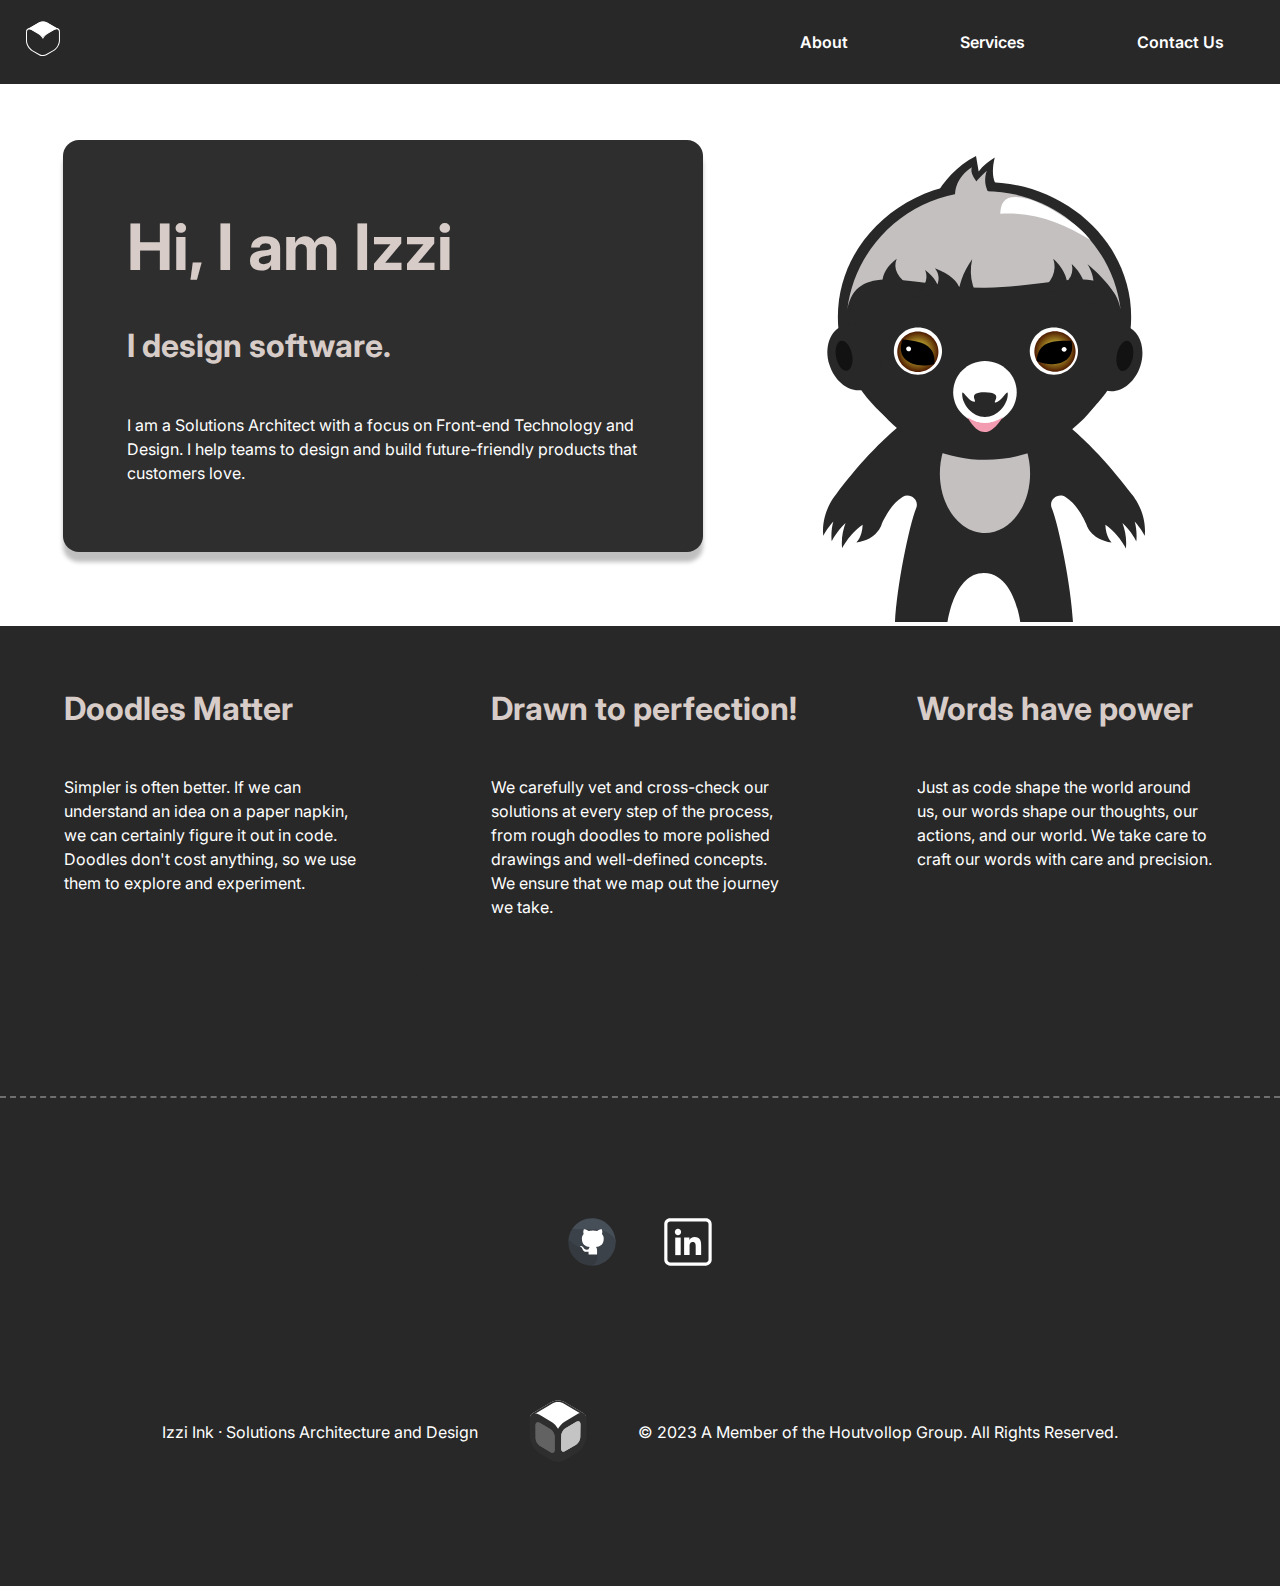
==== commit c3c8ca9d: "Clean-up and about section added and refined" ====
--- a/index.html
+++ b/index.html
@@ -1,108 +1,120 @@
-<!DOCTYPE html>
-<html lang="en">
-<head>
-    <meta charset="UTF-8">
-    <meta http-equiv="X-UA-Compatible" content="IE=edge">
-    <meta name="viewport" content="width=device-width, initial-scale=1.0">
-    <link rel="stylesheet" href="./css/main.css">
-    <link rel="preconnect" href="https://fonts.googleapis.com"><link rel="preconnect" href="https://fonts.gstatic.com" crossorigin><link href="https://fonts.googleapis.com/css2?family=Inter:wght@100;200;300;400;500;600;700;800;900&display=swap" rel="stylesheet">
-
-
-    <title>Izzi Ink Home of Emerald and Houtvollop Media</title>
-</head>
-
-<body>
-    <!-- main container -->
-    <div class="container">
-        <header class="header">
-            <nav class="navbar">
-                <a href="./index.html" class="nav-logo"><img src="./img/logo.svg"
-                        alt="Link back home and black and white hexagonal logo for the Izzi Ink Brand"></a>
-                <ul class="nav-menu">
-                    <li class="nav-item">
-                        <a href="./about/about.html" class="nav-link">About</a>
-                    </li>
-                    <li class="nav-item">
-                        <a href="./portfolio/portfolio.html" class="nav-link">Services</a>
-                    </li>
-                    <li class="nav-item">
-                        <a href="./contact/contact.html" class="nav-link">Contact Us</a>
-                    </li>
-                </ul>
-                <!-- icon burger bar -->
-                <div class="hamburger">
-                    <span class="bar"></span>
-                    <span class="bar"></span>
-                    <span class="bar"></span>
-                </div>
-            </nav>
-        </header>
-
-
-        <div class="hero">
-            <div class="main-story">
-                <!-- main story must get padding etc. -->
-                <!-- main story card goes here -->
-                <h1>Hi, I am Izzi</h1>
-                <h2>I design software.</h2> 
-                <p>
-                I am a Solutions Architect with a focus on Front-end Technology and Design.
-                I help teams to design and build future-friendly products that customers love.
-                </p>
-            </div>
-            <div class="character">
-                <!-- character drawing goes here -->
-                <img src="./img/hero-character_default.svg" alt="Izmargad The Badger">
-            </div>
-        </div>
-        <!-- this should be handled as a flex container so it collapses vertically at small screen res -->
-        <div class="articles">
-            <div class="doodles">
-                <h2>Doodles Matter</h2>
-                <p>
-                    Simpler is always better. If we can understand an idea on a paper napkin, we can certainly figure it out in code.
-                    Doodles don't cost anything, so we use them to explore and experiment.
-                </p>
-            </div>
-            <div class="drawings">
-                <h2>Drawn to perfection!</h2>
-                <p>
-                    We carefully vet and cross-check our solutions at every step of the process, from rough doodles to more polished drawings and well-defined concepts. We ensure that we map out the journey we take.
-                </p>
-            </div>
-            <div class="books">
-                <h2>Words have power</h2>
-                <p>
-                    Just as code shape the world around us, our words shape our thoughts, our actions, and our world. We take care to craft our words with care and precision.
-                </p>
-            </div>
-            
-            <!-- another content row -->
-           
-
-        </div>
-        <!-- footer -->
-        <div class="footer">
-            <footer>
-                <ul class="container-footer ul">
-                    <li>
-                        Izzi Ink &middot; Solutions Architecture and Design
-                    </li>
-                    <li>
-                        <img src="./img/footer-logo.svg" alt="Izzi Ink Logo">
-                    </li>
-                    <li>
-                        &#169 2023 A Member of the Houtvollop Group. All Rights Reserved.
-                    </li>
-                    
-                </ul>
-            </footer>
-        </div>
-       
-    </div>
-
-
-<script src="js/main.js" async defer></script>
-</body>
-
+<!DOCTYPE html>
+<html lang="en">
+<head>
+    <meta charset="UTF-8">
+    <meta http-equiv="X-UA-Compatible" content="IE=edge">
+    <meta name="viewport" content="width=device-width, initial-scale=1.0">
+    <link rel="stylesheet" href="./css/main.css">
+    <link rel="preconnect" href="https://fonts.googleapis.com"><link rel="preconnect" href="https://fonts.gstatic.com" crossorigin><link href="https://fonts.googleapis.com/css2?family=Inter:wght@100;200;300;400;500;600;700;800;900&display=swap" rel="stylesheet">
+
+
+    <title>Emerald Ink</title>
+</head>
+
+<body>
+    <!-- main container -->
+    <div class="container">
+        <header class="header">
+            <nav class="navbar">
+                <a href="#" class="nav-logo"><img src="./img/logo.svg"
+                        alt="Logo for the Izzi Ink Brand"></a>
+                <ul class="nav-menu">
+                    <li class="nav-item">
+                        <a href="./about/about.html" class="nav-link">About</a>
+                    </li>
+                    <li class="nav-item">
+                        <a href="#about" class="nav-link">Services</a>
+                    </li>
+                    <li class="nav-item">
+                        <a href="#contact" class="nav-link">Contact Us</a>
+                    </li>
+                </ul>
+                <!-- icon burger bar -->
+                <div class="hamburger">
+                    <span class="bar"></span>
+                    <span class="bar"></span>
+                    <span class="bar"></span>
+                </div>
+            </nav>
+        </header>
+
+
+        <div class="hero">
+            <div class="main-story">
+                <!-- main story must get padding etc. -->
+                <!-- main story card goes here -->
+                <h1>Hi, I am Izzi</h1>
+                <h2>I design software.</h2> 
+                <p>
+                I am a Solutions Architect with a focus on Front-end Technology and Design.
+                I help teams to design and build future-friendly products that customers love.
+                </p>
+            </div>
+            <div class="character">
+                <!-- character drawing goes here -->
+                <img src="img/hero-character_default.svg" alt="Izmargad The Badger">
+            </div>
+        </div>
+        <!-- this should be handled as a flex container so it collapses vertically at small screen res -->
+        <div class="articles" id="a">
+            <div class="doodles">
+                <h2>Doodles Matter</h2>
+                <p>
+                    Simpler is often better. If we can understand an idea on a paper napkin, we can certainly figure it out in code.
+                    Doodles don't cost anything, so we use them to explore and experiment.
+                </p>
+            </div>
+            <div class="drawings">
+                <h2>Drawn to perfection!</h2>
+                <p>
+                    We carefully vet and cross-check our solutions at every step of the process, from rough doodles to more polished drawings and well-defined concepts. We ensure that we map out the journey we take.
+                </p>
+            </div>
+            <div class="books">
+                <h2>Words have power</h2>
+                <p>
+                    Just as code shape the world around us, our words shape our thoughts, our actions, and our world. We take care to craft our words with care and precision.
+                </p>
+            </div>
+            
+            <!-- another content row -->
+           
+
+        </div>
+        <!-- footer -->
+        <div class="container-footer" id="contact">
+     
+            <footer>
+                <ul class="container-footer ul">
+                  
+                    <li>
+                        <a href="https://github.com/izzi-ink" target="_blank"><img src="./img/logo-github-circle.svg" width="48" height=48 alt="Izzi Ink on GitHub"></a>
+                    </li>
+                    <li>
+                        <a href="https://www.linkedin.com/in/ilzekoning/" target="_blank"><img src="./img/linkedin-logo.svg" width="48" height=48 alt="Izzi Ink on LinkedIn"></a>
+                    </li>
+                </ul>
+                <ul class="container-footer ul">
+                    <li>
+                        Izzi Ink &middot; Solutions Architecture and Design
+                    </li>
+                    <li>
+                        <img src="./img/footer-logo.svg" alt="Izzi Ink Logo">
+                    </li>
+                    <li>
+                        &#169 2023 A Member of the Houtvollop Group. All Rights Reserved.
+                    </li>
+                  
+                    
+                </ul>
+            </footer>
+         
+        </div>
+       
+    </div>
+
+
+<script src="js/main.js" async defer></script>
+</body>
+
 </html>--- a/css/main.css
+++ b/css/main.css
@@ -8,7 +8,7 @@
     --passion: #f35f75;
     --gem:#562cc2;
     --indigo:#3d50b5;
-    --dusk: #5C6BC0;
+    -dusk: #5C6BC0;
     --sky:#47A8CA;
     --darkrain: #2D6072;
     --rain: #317B9A;
@@ -358,7 +358,7 @@
 
     .hero {
         grid-area: hero;
-        background-color: #ffffff;
+        background-color: #562cc2;
         display: flex;
         flex-direction: column;
         background-image: none;
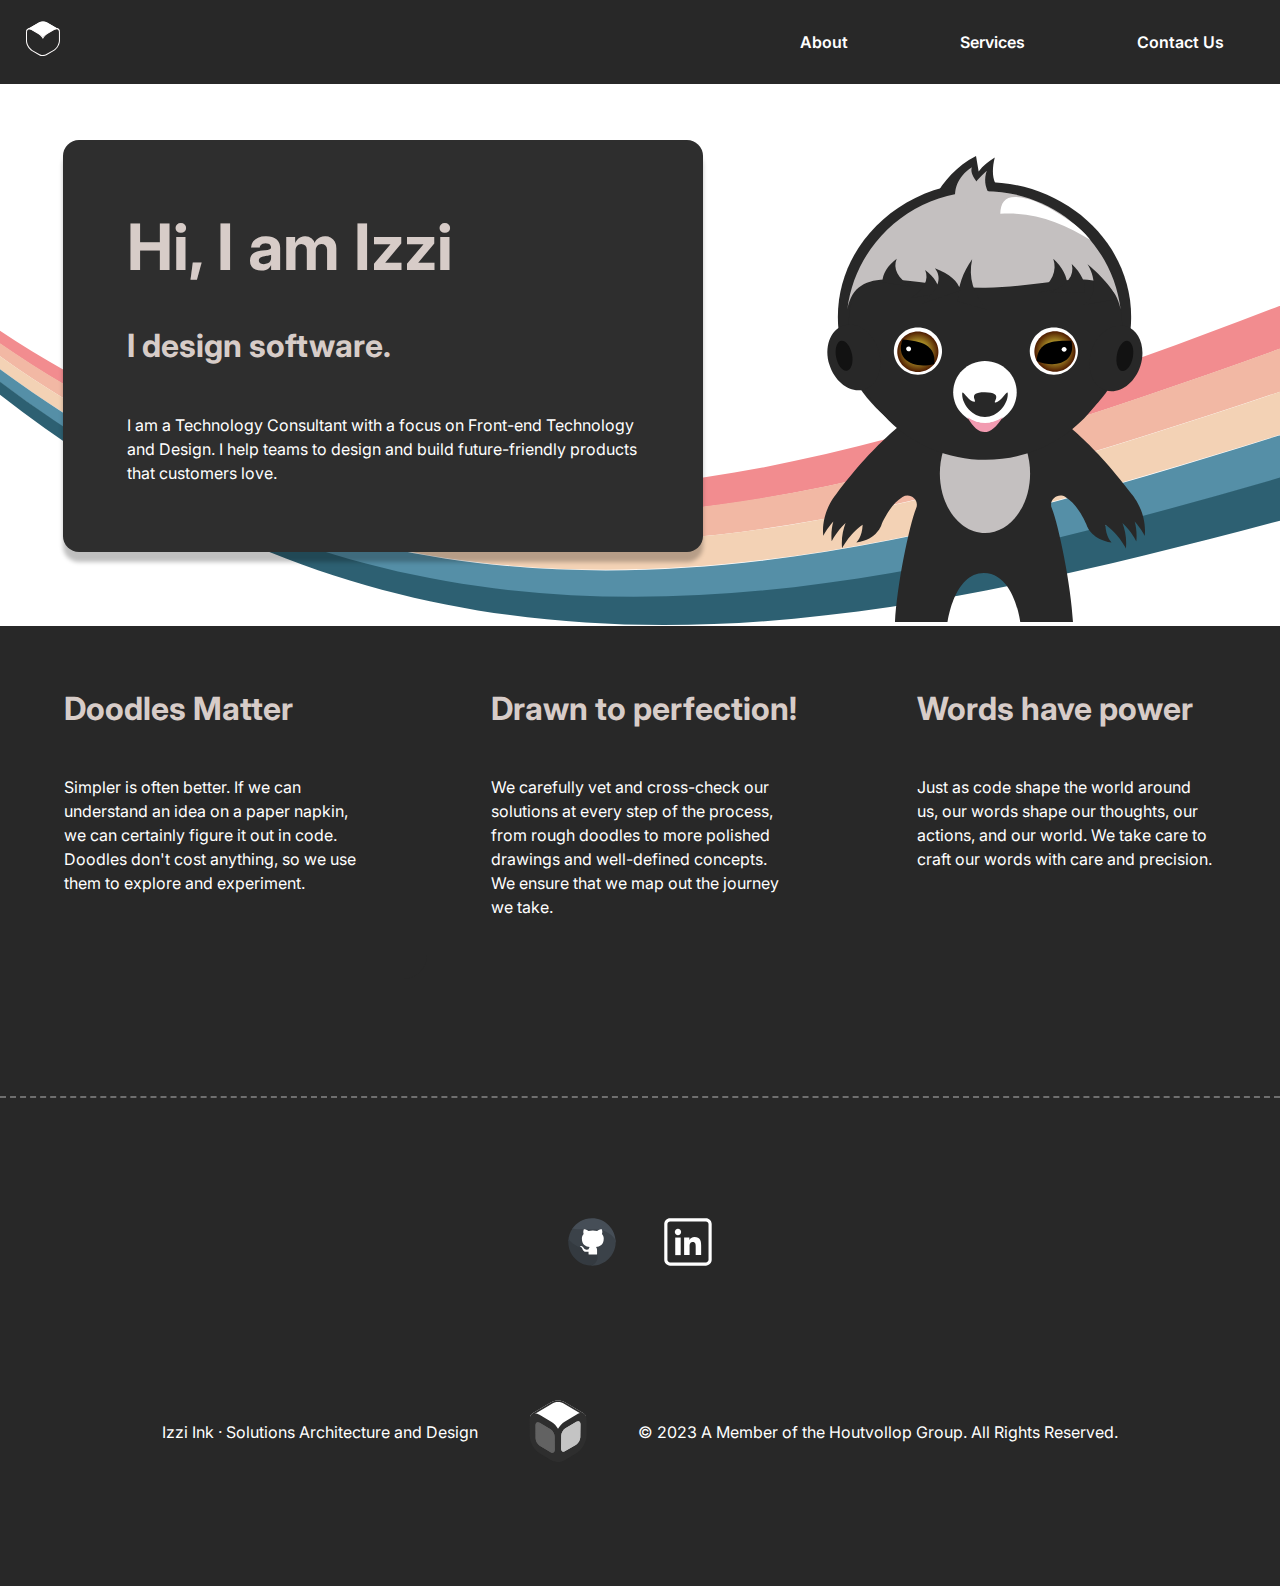
==== commit 182ba2b5: "Removed SolArch include Technology Consultant" ====
--- a/index.html
+++ b/index.html
@@ -6,9 +6,9 @@
     <meta name="viewport" content="width=device-width, initial-scale=1.0">
     <link rel="stylesheet" href="./css/main.css">
     <link rel="preconnect" href="https://fonts.googleapis.com"><link rel="preconnect" href="https://fonts.gstatic.com" crossorigin><link href="https://fonts.googleapis.com/css2?family=Inter:wght@100;200;300;400;500;600;700;800;900&display=swap" rel="stylesheet">
+    <link rel="icon" type="image/png" sizes="32x32" href="./img/logo-favicon-32.png">
 
-
-    <title>Emerald Ink</title>
+    <title>Izzi Ink</title>
 </head>
 
 <body>
@@ -46,7 +46,7 @@
                 <h1>Hi, I am Izzi</h1>
                 <h2>I design software.</h2> 
                 <p>
-                I am a Solutions Architect with a focus on Front-end Technology and Design.
+                I am a Technology Consultant with a focus on Front-end Technology and Design.
                 I help teams to design and build future-friendly products that customers love.
                 </p>
             </div>
--- a/css/main.css
+++ b/css/main.css
@@ -1,27 +1,27 @@
 /* Basic Aesthetic Styling */
 :root {
     --badger: #282828;
-    --crown:#c0c0c0;
+    --crown: #c0c0c0;
     --ranger: #635d58;
     --honey: #fec224;
     --pleasure: #e96176;
     --passion: #f35f75;
-    --gem:#562cc2;
-    --indigo:#3d50b5;
+    --gem: #562cc2;
+    --indigo: #3d50b5;
     -dusk: #5C6BC0;
-    --sky:#47A8CA;
+    --sky: #47A8CA;
     --darkrain: #2D6072;
     --rain: #317B9A;
     --sand: #D7CCC8;
     --kalahari: #DAA994;
-    --skinwalker:#f2bba4;
-   --freshdune:#F3D2B5;
-    --namib:#b44512;
+    --skinwalker: #f2bba4;
+    --freshdune: #F3D2B5;
+    --namib: #b44512;
     --white: #f7f8fa;
     --black: #000000;
     --font-size: 1.3rem;
     --sans: "Inter", sans-serif;
-   
+
 }
 
 /* Basic Aesthetic Styling */
@@ -124,6 +124,7 @@
 }
 
 .header {
+
     border: magenta 0px dashed;
     grid-area: header;
     box-shadow: 0px 0.525rem 0.25rem rgba(0, 0, 0, 0.25);
@@ -136,7 +137,7 @@
     align-items: center;
     background-color: #282828;
     padding: 1rem 1.5rem;
-   
+
 
 }
 
@@ -192,6 +193,9 @@
 
 
 .hero {
+    background-image: url('../img/bg.svg');
+    background-size: cover;
+    background-repeat: no-repeat;
     background-color: #FFFFFF;
     border: magenta 0px solid;
     display: grid;
@@ -206,7 +210,7 @@
     padding: 0rem;
 }
 
-.main-story  {
+.main-story {
     grid-area: main-story;
     justify-content: space-between;
     width: 40rem;
@@ -218,7 +222,7 @@
     border-radius: 1rem;
     box-shadow: 0px 10px 4px rgba(0, 0, 0, 0.25);
     border: magenta 0px solid;
-   
+
 
 }
 
@@ -272,8 +276,9 @@
     flex-direction: column;
     padding: 2rem;
 }
+
 .container-footer {
-   
+
     border: #fec224 0px solid;
     grid-area: footer;
     border-top: #6f6f6f .125rem dashed;
@@ -302,8 +307,9 @@
     border-top: 0;
     justify-content: center;
     align-items: center;
-    
-}
+
+}
+
 .container-footer ul li {
     border: pink 0px solid;
     margin: 0 1rem;
@@ -404,6 +410,7 @@
         grid-area: articles;
         background-color: #282828;
     }
+
     .main-story {
         display: flex;
         flex-direction: column;
@@ -416,10 +423,10 @@
         border-color: #ffffff;
         border-style: solid;
         border-radius: 0rem;
-        
-    }
-    
-.main-story h1 {
+
+    }
+
+    .main-story h1 {
         font-size: 3rem;
         color: #ffffff;
         margin: 0;
@@ -434,6 +441,7 @@
         padding: 0.5rem;
         text-align: left;
     }
+
     .main-story p {
         font-size: 1rem;
         color: #ffffff;
@@ -443,14 +451,18 @@
     }
 
     .hero {
+
         grid-area: hero;
         background-color: white;
-        background-image: none;
+        background-image: url('../img/bg.svg');
+        background-size: cover;
+        background-repeat: no-repeat;
         display: flex;
         flex-direction: column;
         flex-wrap: wrap;
     }
 }
+
 /* 2. tablet devices */
 @media screen and (min-width : 481px) and (max-width : 768px) {
     body {
@@ -478,6 +490,7 @@
         grid-area: articles;
         background-color: #282828;
     }
+
     .main-story {
         display: flex;
         flex-direction: column;
@@ -493,8 +506,8 @@
         border-radius: 0rem;
         box-shadow: 0px 10px 4px rgba(0, 0, 0, 0.25);
     }
-    
-.main-story h1 {
+
+    .main-story h1 {
         font-size: 3rem;
         color: #ffffff;
         margin: 0;
@@ -509,6 +522,7 @@
         padding: 0.5rem;
         text-align: left;
     }
+
     .main-story p {
         font-size: 1rem;
         color: #ffffff;
@@ -518,21 +532,25 @@
     }
 
     .hero {
+        background-image: url('../img/bg.svg');
+        background-size: cover;
+        background-repeat: no-repeat;
         grid-area: hero;
         border: aliceblue 0px solid;
         background-color: white;
-        background-image: none;
+
         display: flex;
         flex-direction: column;
         align-items: center;
         justify-content: center;
         flex-wrap: wrap;
     }
+
     .character {
         border: magenta 0px solid;
         grid-area: character;
         align-content: center;
-    
+
     }
 
 }
@@ -567,13 +585,13 @@
         margin: 0rem;
         border-color: #ffffff;
         border-style: solid;
-       
+
         box-shadow: 0px 10px 4px rgba(0, 0, 0, 0.25);
     }
 
     .main-story h1 {
         font-size: 3rem;
-        
+
         margin: 0;
         padding: 0.5rem;
         text-align: left;
@@ -581,11 +599,12 @@
 
     .main-story h2 {
         font-size: 2rem;
-        
-        margin: 0;
-        padding: 0.5rem;
-        text-align: left;
-    }
+
+        margin: 0;
+        padding: 0.5rem;
+        text-align: left;
+    }
+
     .main-story p {
         font-size: 1rem;
         color: #ffffff;
@@ -601,23 +620,24 @@
         grid-area: articles;
         background-color: #282828;
     }
-   
+
 }
 
 /* 4. large screens and desktops */
 @media screen and (min-width : 1024px) {
     body {
-      
-        
+
+
         background-color: #282828;
-        
-        
-}
-
-/* 5. extra large screens and televisions */
-@media screen and (min-width : 1284px) {
-    body {
-        background-color: #282828;
-        
-    }
-}}+
+
+    }
+
+    /* 5. extra large screens and televisions */
+    @media screen and (min-width : 1284px) {
+        body {
+            background-color: #282828;
+
+        }
+    }
+}